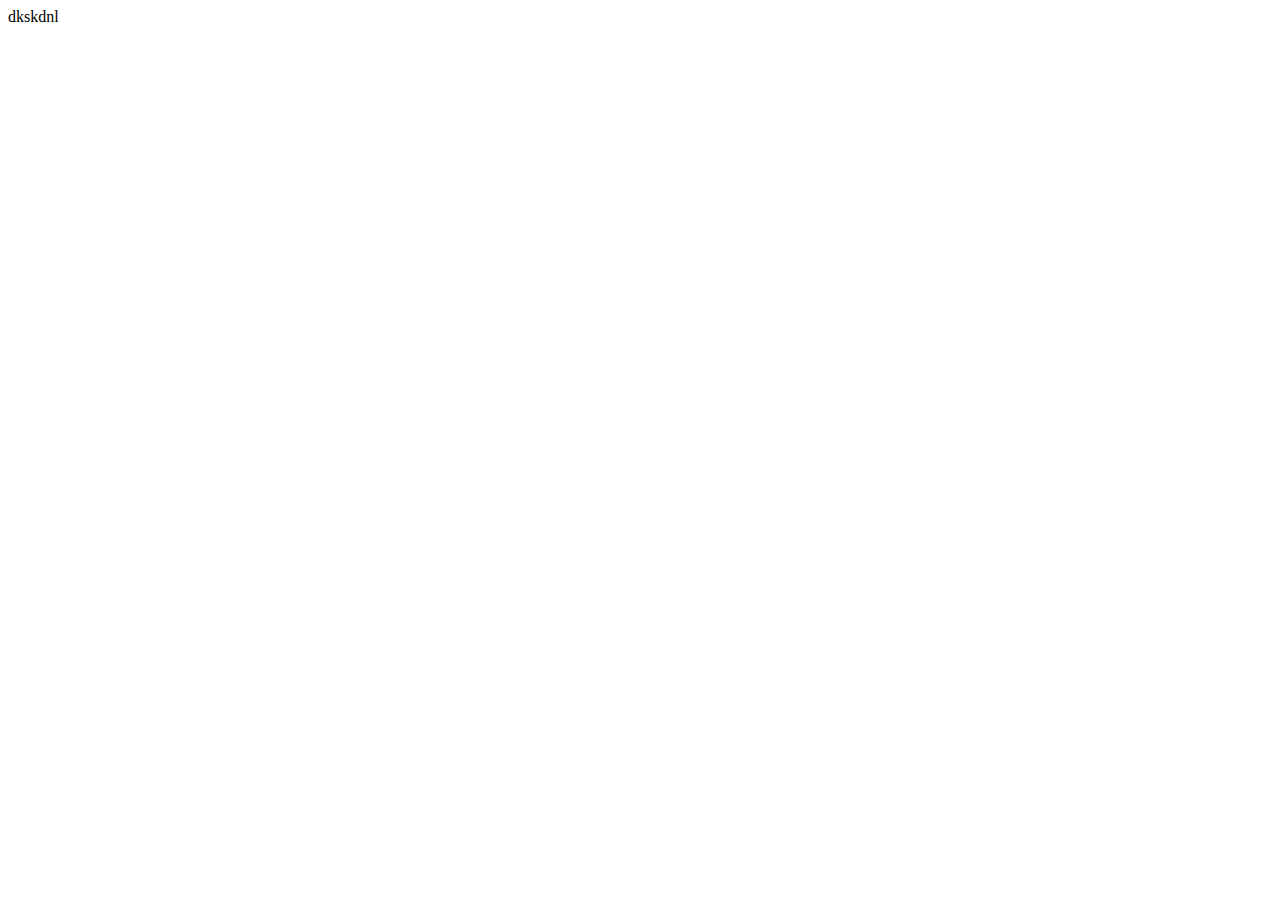
==== index.html @ 10ec7d9a "add" ====
<!DOCTYPE html>
<html lang="en">
<head>
    <meta charset="UTF-8">
    <meta name="viewport" content="width=device-width, initial-scale=1.0">
    <title>Document</title>
</head>
<body>
    dkskdnl
</body>
</html>
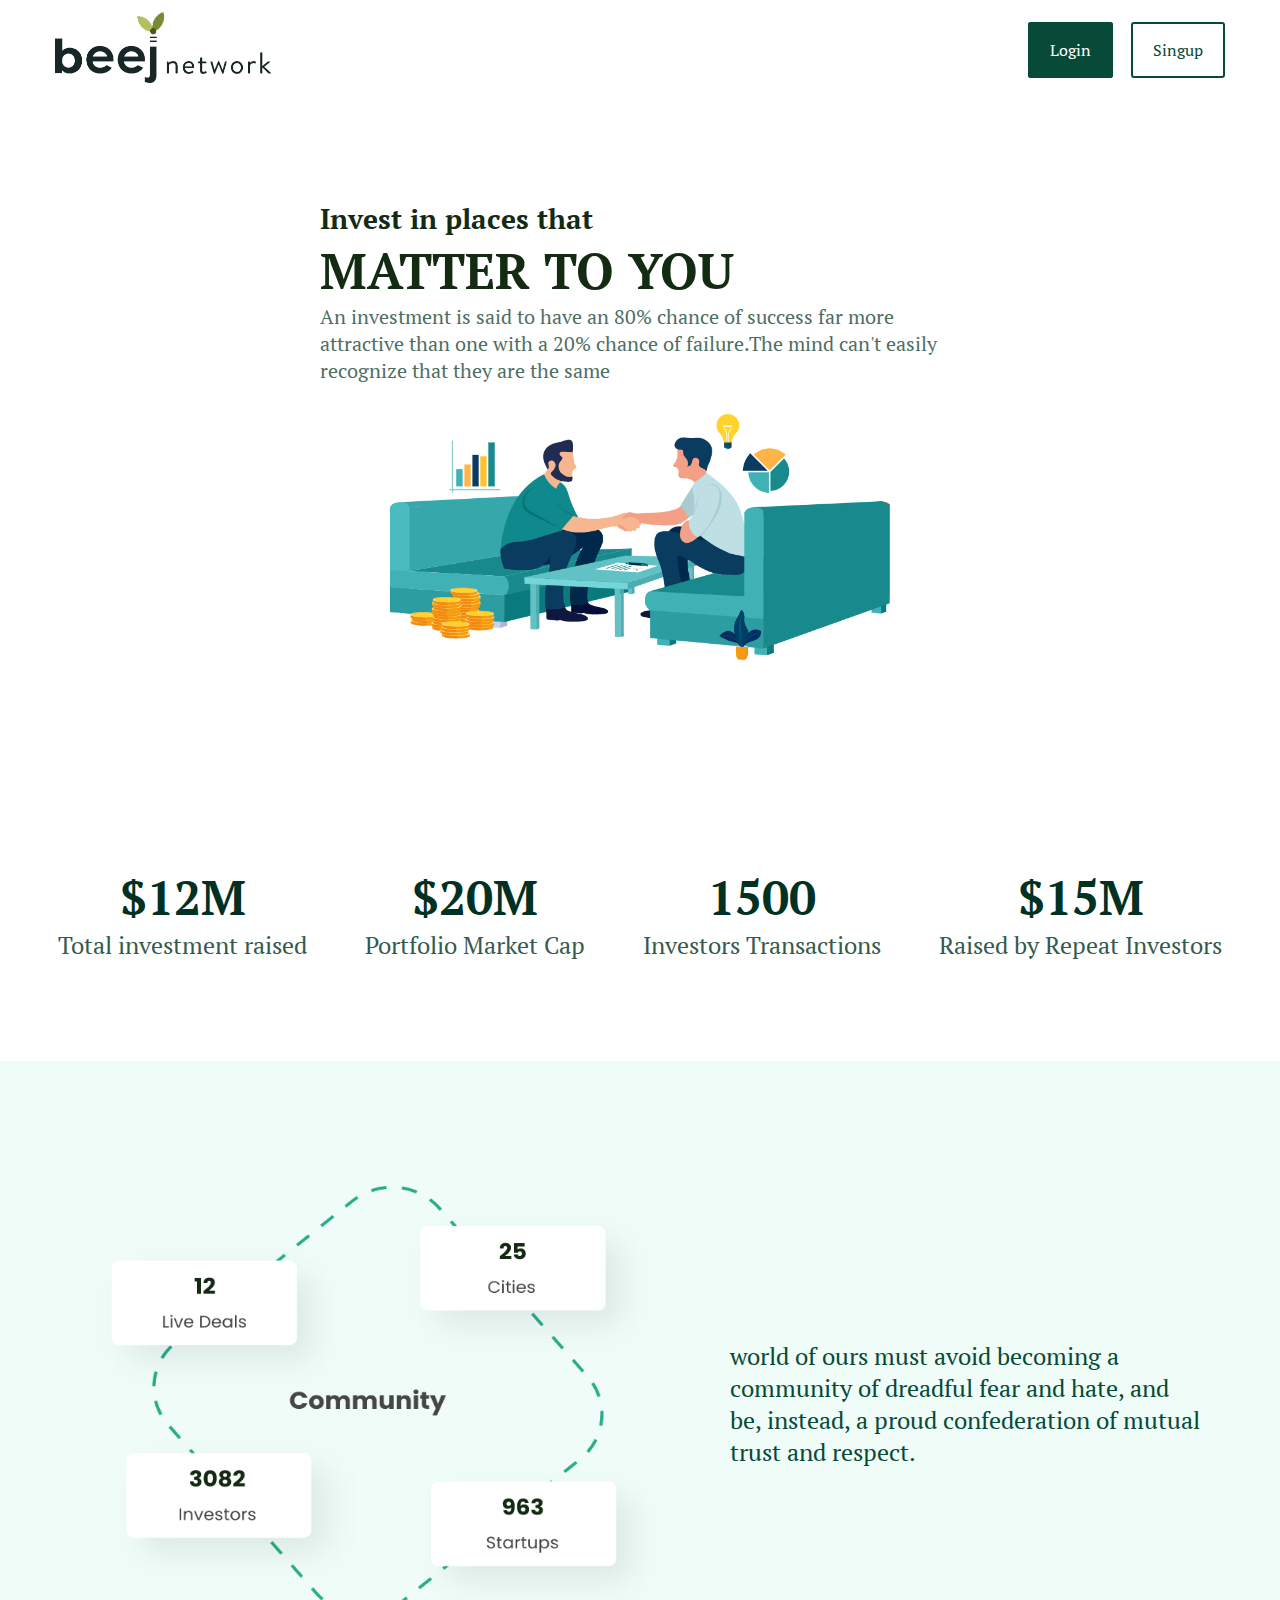
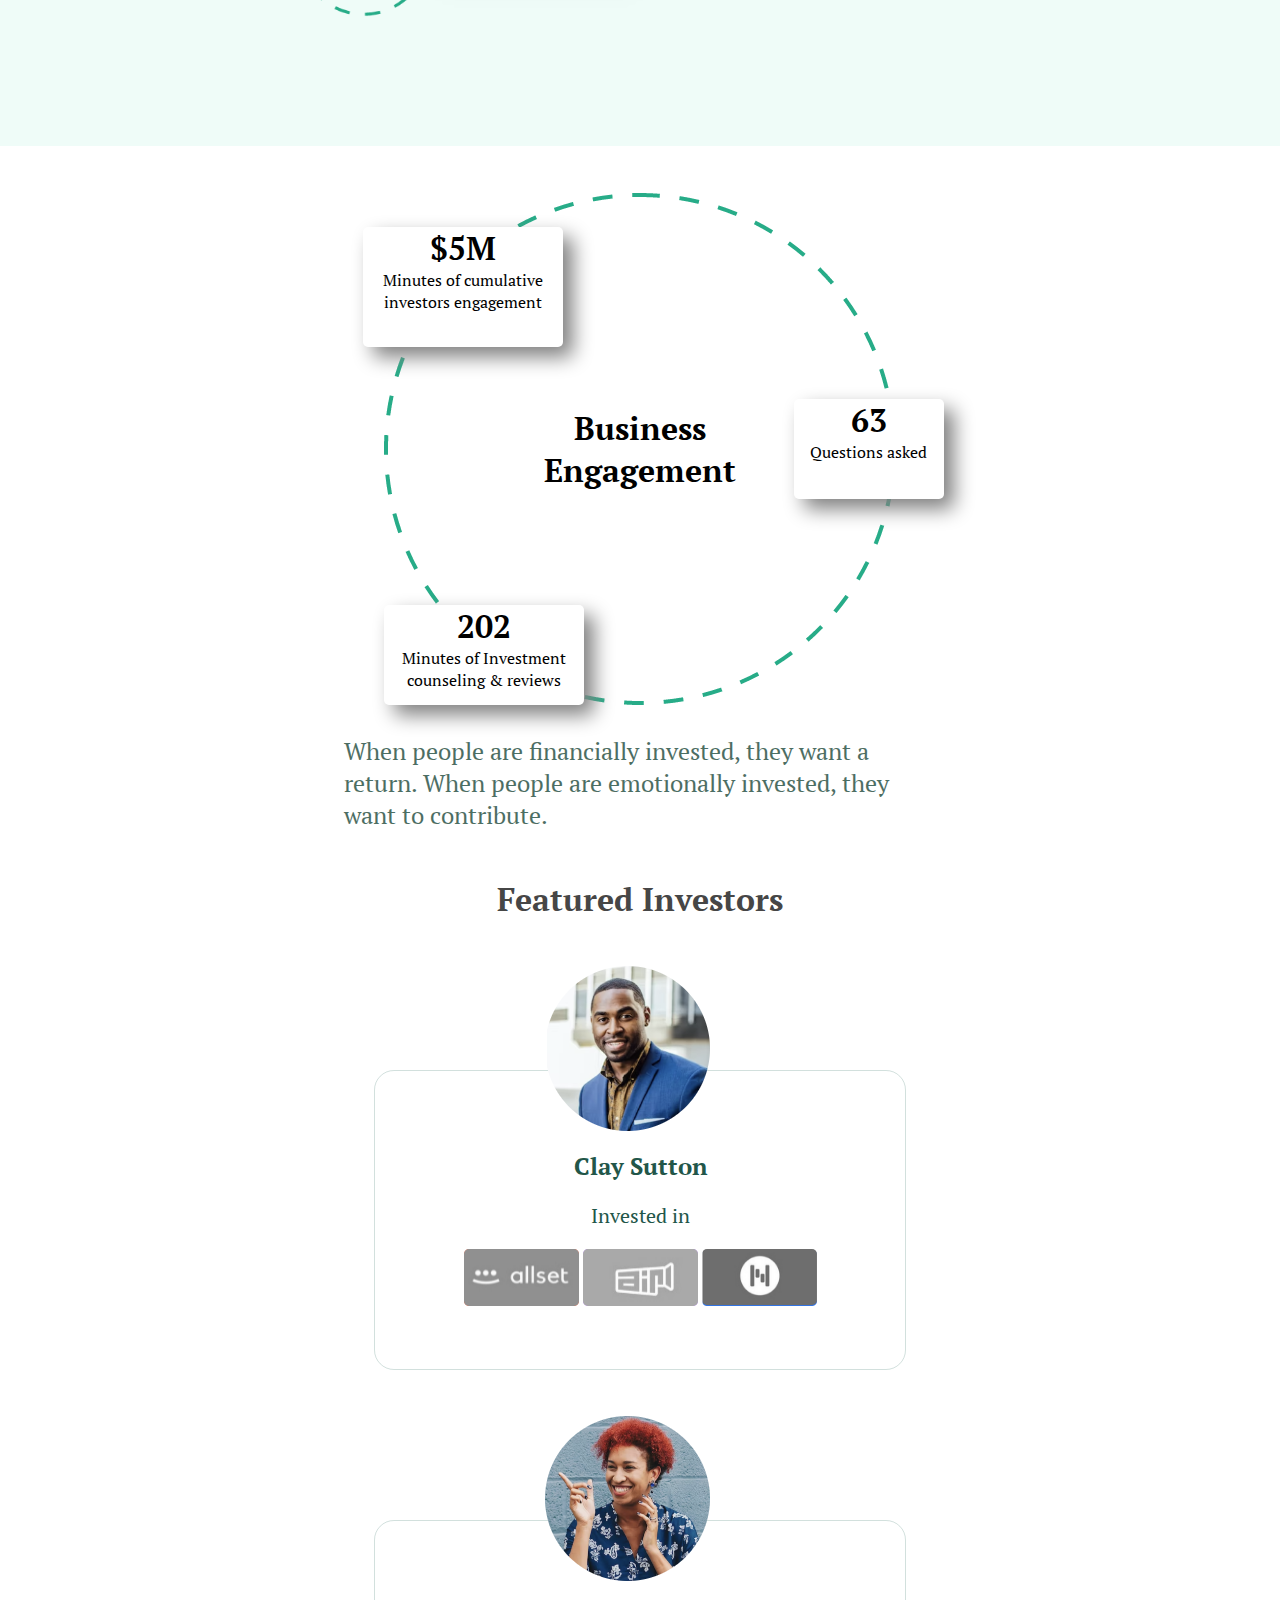
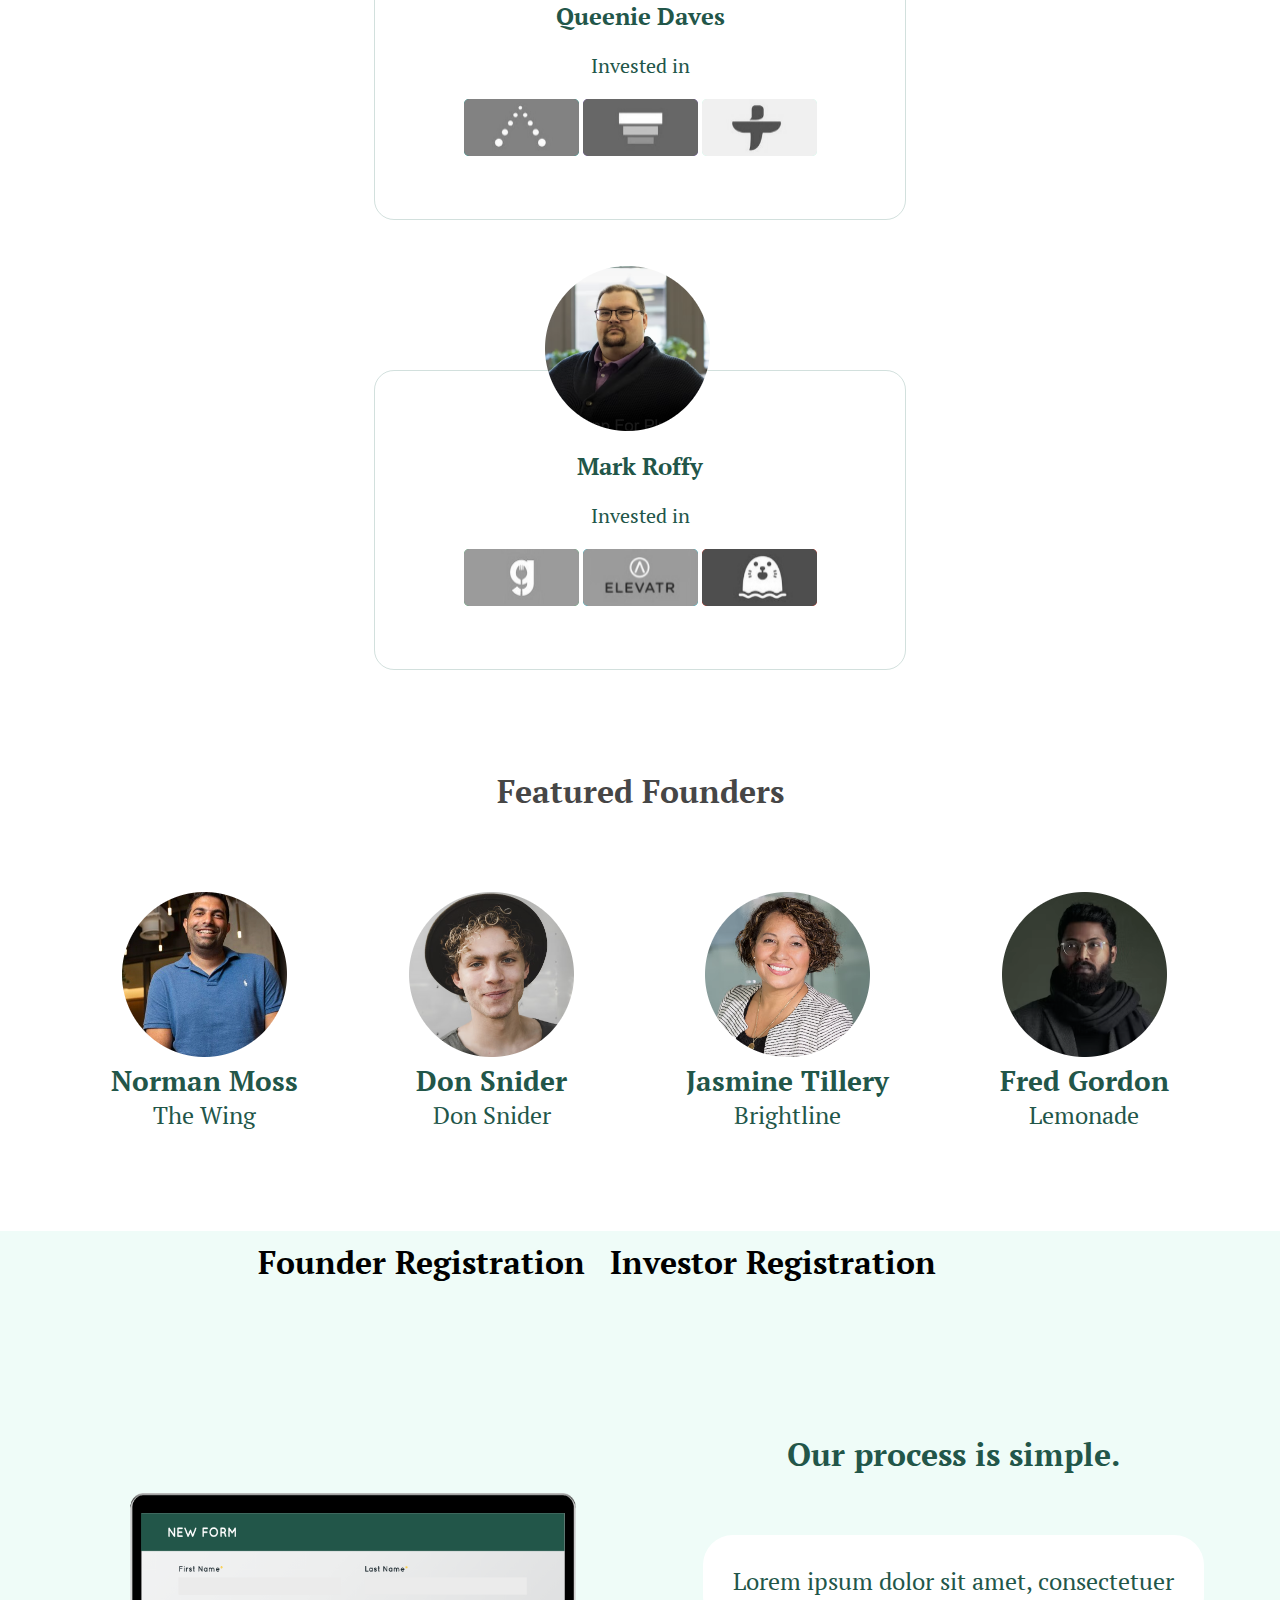
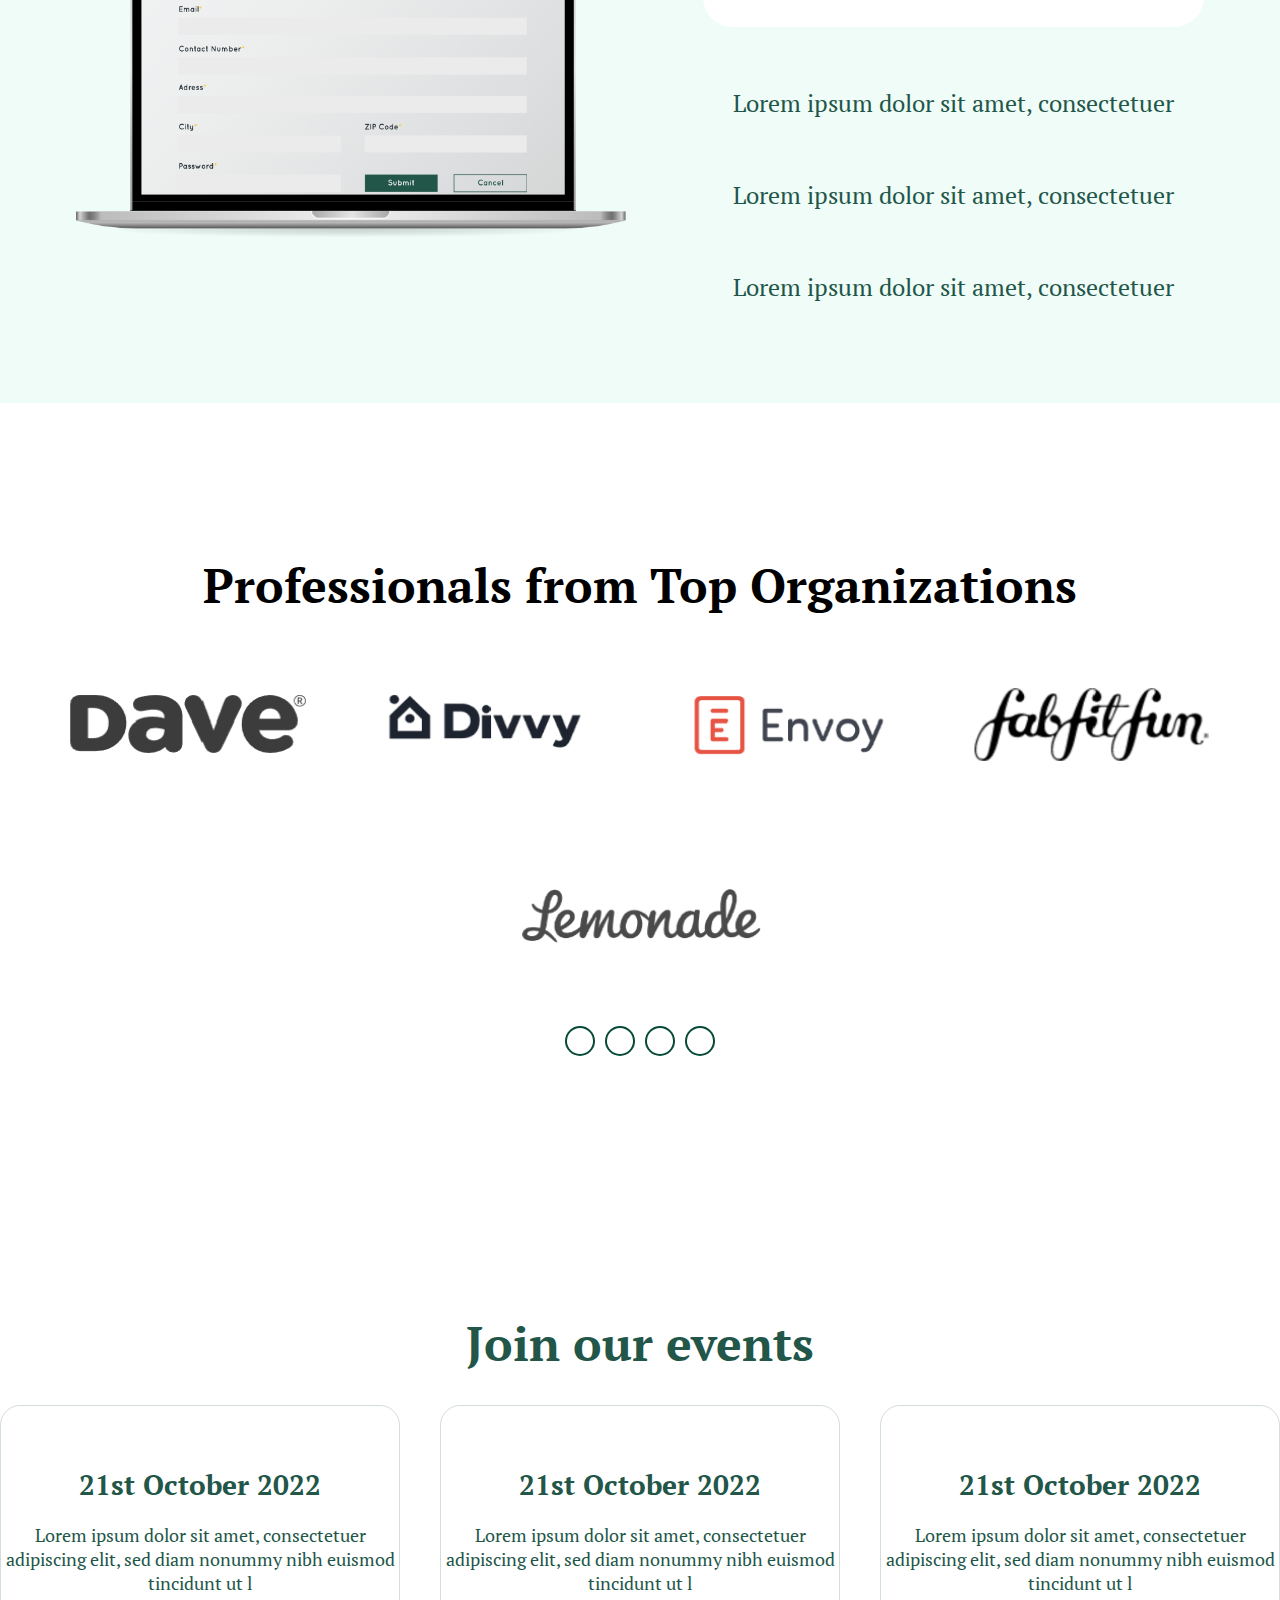
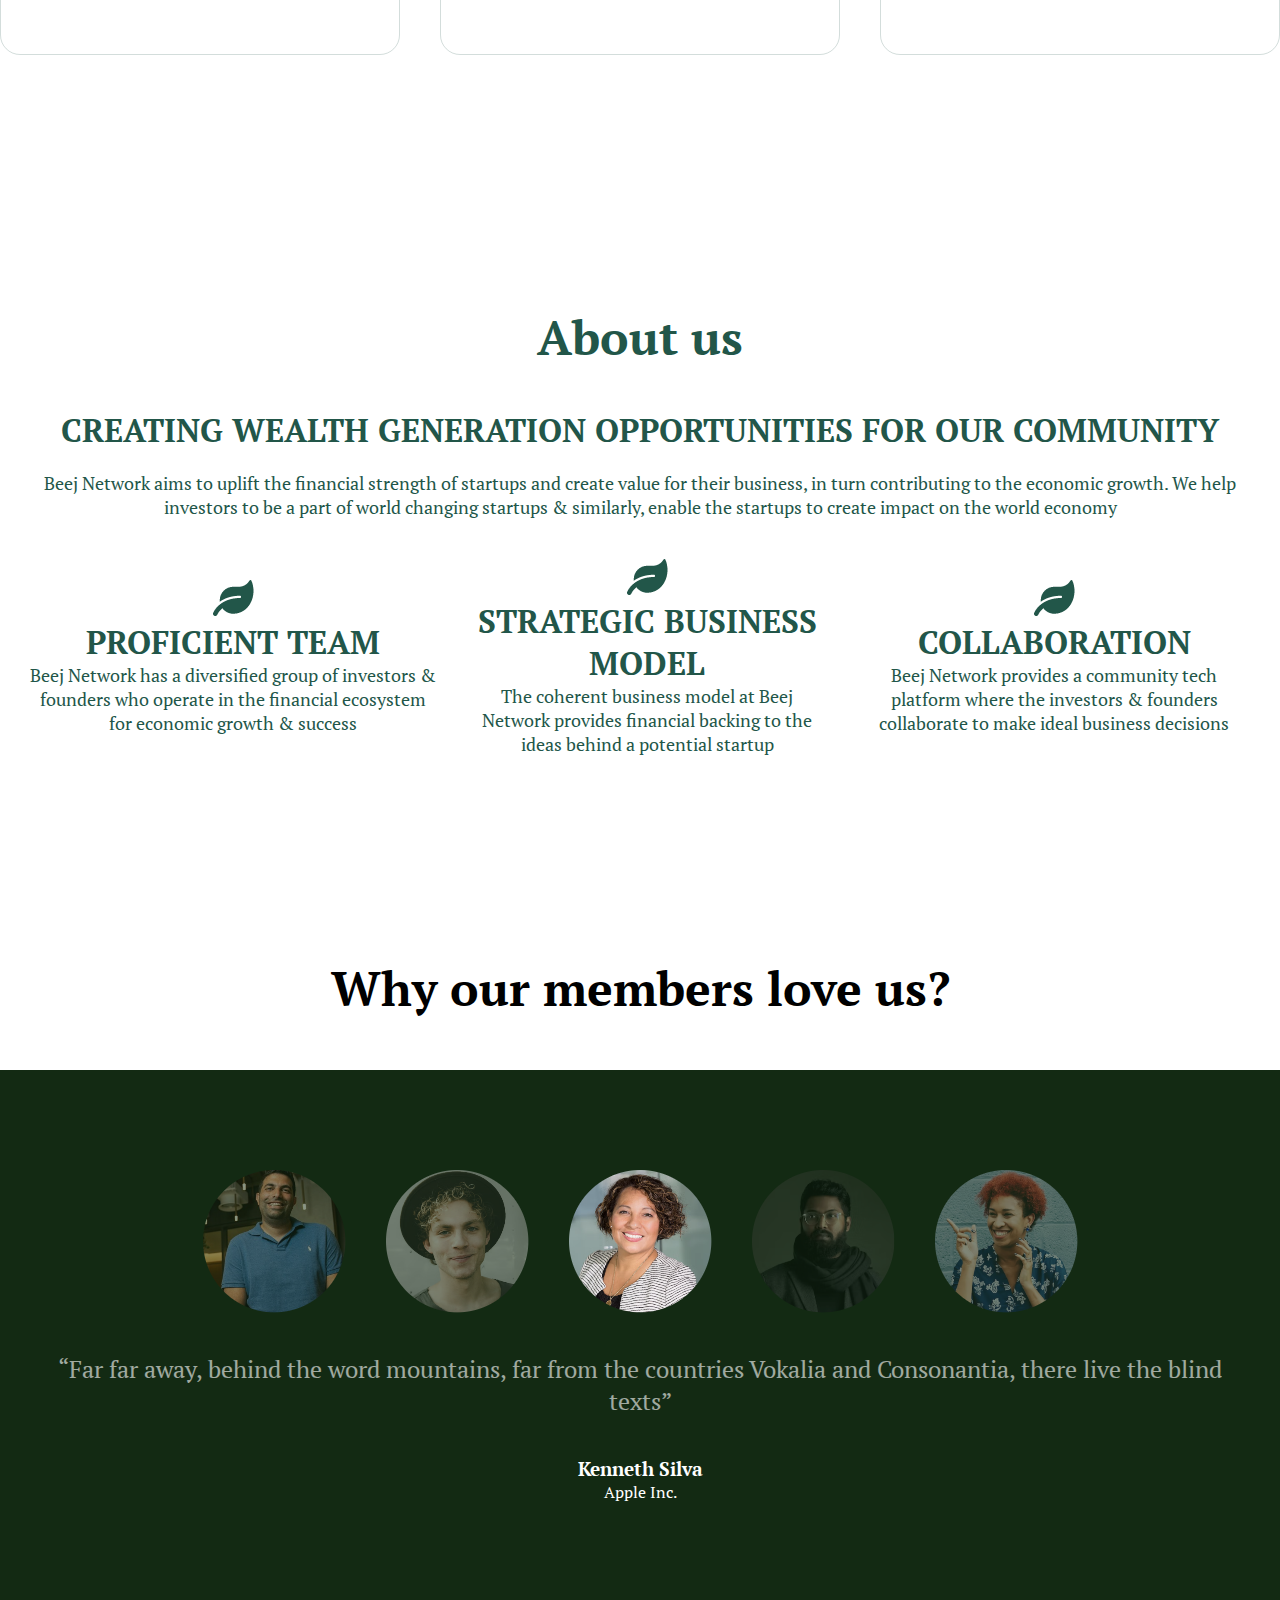
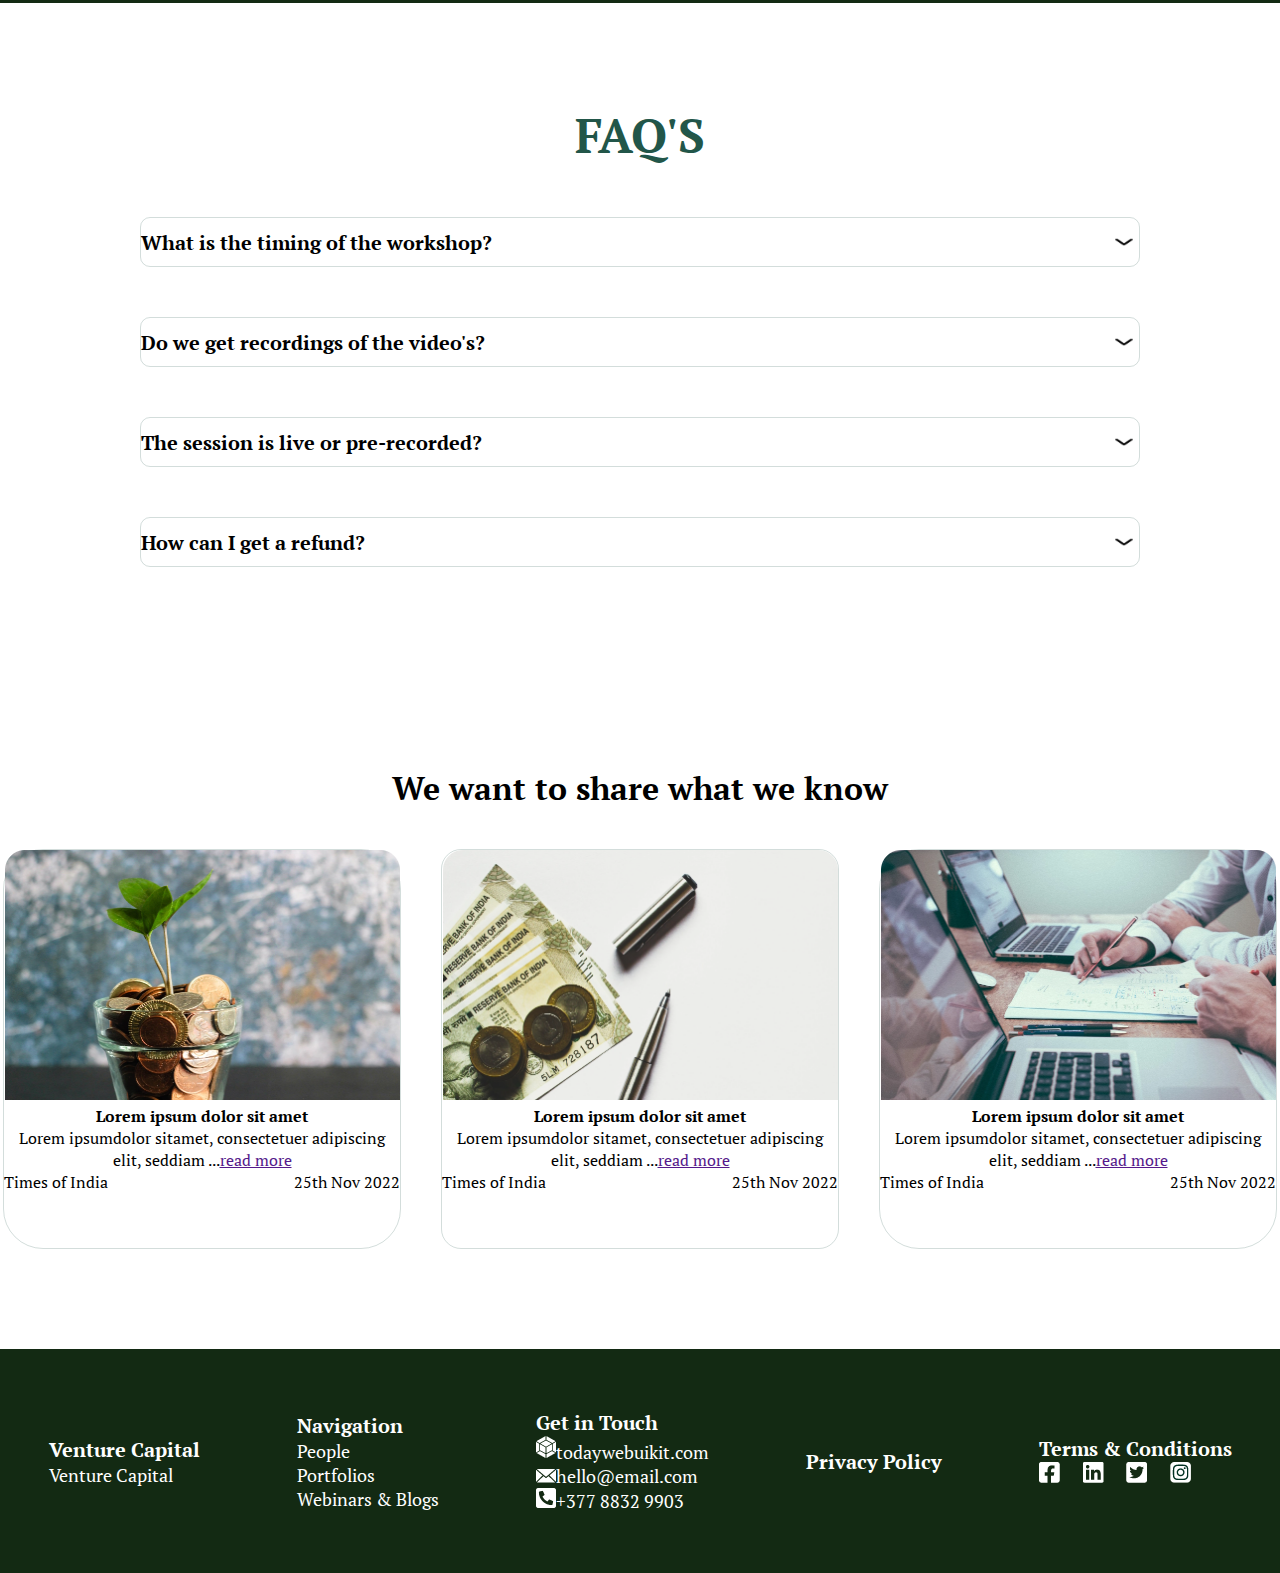
==== commit 563dea51: "adding" ====
--- a/index.html
+++ b/index.html
@@ -1,11 +1,399 @@
 <!DOCTYPE html>
 <html lang="en">
-<head>
-    <meta charset="UTF-8">
-    <meta name="viewport" content="width=device-width, initial-scale=1.0">
+  <head>
+    <meta charset="UTF-8" />
+    <meta name="viewport" content="width=device-width, initial-scale=1.0" />
     <title>Document</title>
-</head>
-<body>
-    dkskdnl
-</body>
-</html>+    <link rel="stylesheet" href="styles.css" />
+    <link rel="preconnect" href="https://fonts.googleapis.com" />
+    <link rel="preconnect" href="https://fonts.gstatic.com" crossorigin />
+    <link
+      href="https://fonts.googleapis.com/css2?family=PT+Serif&display=swap"
+      rel="stylesheet"
+    />
+  </head>
+  <body>
+    <!-- navbar -->
+    <div class="navbar">
+      <div class="logo">
+        <img
+          src="/images/MicrosoftTeams-image__27_-removebg-preview.png"
+          alt="logo"/>
+      </div>
+      <div class="bar">
+        <div class="login">
+          <a href="#">Login</a>
+        </div>
+        <div class="signup">
+          <a href="#">Singup</a>
+        </div>
+        </div>
+        <div class="burger">
+          <div class="line1"></div>
+          <div class="line2"></div>
+          <div class="line3"></div>
+        </div>
+    </div>
+    <!-- start of page -->
+    <div class="box">
+      <div class="box1">
+        <h3>Invest in places that</h3>
+        <h1>MATTER TO YOU</h1>
+        <p>
+          An investment is said to have an 80% chance of success far more
+          attractive than one with a 20% chance of failure.The mind can't easily
+          recognize that they are the same
+        </p>
+      </div>
+      <div class="box2">
+        <img src="/images/Group 16425.png" alt="group meet" />
+      </div>
+    </div>
+    <!-- numbers -->
+    <div class="numbers">
+      <div class="num1">
+        <h1>$12M</h1>
+        <p>Total investment raised</p>
+      </div>
+      <div class="num2">
+        <h1>$20M</h1>
+        <p>Portfolio Market Cap</p>
+      </div>
+      <div class="num3">
+        <h1>1500</h1>
+        <p>Investors Transactions</p>
+      </div>
+      <div class="num4">
+        <h1>$15M</h1>
+        <p>Raised by Repeat Investors</p>
+      </div>
+    </div>
+    <!-- community -->
+    <div class="community">
+      <div class="com1">
+        <img src="/images/Group 16908.png" alt="community" />
+      </div>
+      <div class="com2">
+        <p>
+          world of ours must avoid becoming a community of dreadful fear and
+          hate, and be, instead, a proud confederation of mutual trust and
+          respect.
+        </p>
+      </div>
+    </div>
+    <!-- business -->
+    <div class="business">
+      <div class="bus1">
+        <p>
+          When people are financially invested, they want a return. When people
+          are emotionally invested, they want to contribute.
+        </p>
+      </div>
+      <div class="bus2">
+        <!-- <img src="/images/Ellipse 34.png" alt="cricle"> -->
+        <h1 class="Engagement">Business<br />Engagement</h1>
+        <div class="bus3">
+          <h1 class="Engagement1">$5M</h1>
+          <p class="Engagement2">Minutes of cumulative investors engagement</p>
+        </div>
+        <div class="bus4">
+          <h1 class="Engagement1">202</h1>
+          <p class="Engagement2">Minutes of Investment counseling & reviews</p>
+        </div>
+        <div class="bus5">
+          <h1 class="Engagement1">63</h1>
+          <p class="Engagement2">Questions asked</p>
+        </div>
+      </div>
+    </div>
+    <!-- <h1>Featured Investors</h1> -->
+    <div class="heading1">
+      <h1>Featured Investors</h1>
+    </div>
+    <div class="investors">
+      <div class="inv1">
+        <div class="inv11">
+          <img src="/images/Mask Group 5.png" alt="mark" />
+        </div>
+        <h1 class="tag">Clay Sutton</h1>
+        <p class="tag1">Invested in</p>
+        <div class="box11">
+          <img src="/images/Component 324 – 1.png" alt="#" />
+          <img src="/images/Component 325 – 1.png" alt="#" />
+          <img src="images/Component 323 – 1.png" alt="#" />
+        </div>
+      </div>
+      <div class="inv2">
+        <div class="inv22">
+          <img src="/images/Mask Group 6.png" alt="" />
+        </div>
+        <h1 class="tag">Queenie Daves</h1>
+        <p class="tag1">Invested in</p>
+        <div class="box22">
+          <img src="/images/Component 326 – 1.png" alt="" />
+          <img src="/images/Component 327 – 1.png" alt="" />
+          <img src="/images/Component 328 – 1.png" alt="" />
+        </div>
+      </div>
+      <div class="inv3">
+        <div class="inv33">
+          <img src="/images/Mask Group 7.png" alt="" />
+        </div>
+        <h1 class="tag">Mark Roffy</h1>
+        <p class="tag1">Invested in</p>
+        <div class="box33">
+          <img src="/images/Component 329 – 1.png" alt="" />
+          <img src="/images/Component 331 – 1.png" alt="" />
+          <img src="/images/Component 332 – 1.png" alt="" />
+        </div>
+      </div>
+    </div>
+    <!-- Featured founders -->
+
+    <div class="heading2">
+      <h1>Featured Founders</h1>
+    </div>
+
+    <div class="founders">
+      <div class="found1">
+        <img class="found11" src="/images/Mask Group 11.png" alt="" />
+        <h1 class="tag2">Norman Moss</h1>
+        <p class="tag3">The Wing</p>
+      </div>
+      <div class="found2">
+        <img class="found11" src="/images/Mask Group 10.png" alt="" />
+        <h1 class="tag2">Don Snider</h1>
+        <p class="tag3">Don Snider</p>
+      </div>
+      <div class="found3">
+        <img class="found11" src="/images/Mask Group 9.png" alt="" />
+        <h1 class="tag2">Jasmine Tillery</h1>
+        <p class="tag3">Brightline</p>
+      </div>
+      <div class="found4">
+        <img class="found11" src="/images/Mask Group 8.png" alt="" />
+        <h1 class="tag2">Fred Gordon</h1>
+        <p class="tag3">Lemonade</p>
+      </div>
+    </div>
+    <!-- founders registration  -->
+    <div class="founderregistration">
+      <div class="heading3">
+        <h1>Founder Registration</h1>
+        <h1>Investor Registration</h1>
+      </div>
+      <div class="registration">
+        <div class="reg1">
+          <img src="/images/newlaptop.c0b64fb40e500ca07fe4.png" alt="" />
+        </div>
+        <div class="reg2">
+          <h1>Our process is simple.</h1>
+          <div class="reg22">
+            <p>Lorem ipsum dolor sit amet, consectetuer</p>
+          </div>
+          <p>Lorem ipsum dolor sit amet, consectetuer</p>
+          <p>Lorem ipsum dolor sit amet, consectetuer</p>
+          <p>Lorem ipsum dolor sit amet, consectetuer</p>
+        </div>
+      </div>
+    </div>
+    <!-- Professionals from Top Organizations -->
+    <div class="prof">
+      <h1>Professionals from Top Organizations</h1>
+      <div class="prof1">
+        <img src="/images/Mask Group 21.png" alt="" />
+        <img src="/images/Mask Group 22.png" alt="" />
+        <img src="/images/Mask Group 23.png" alt="" />
+        <img src="/images/Mask Group 24.png" alt="" />
+        <img src="/images/Mask Group 25.png" alt="" />
+      </div>
+      <div class="prof2">
+        <div class="prof22"></div>
+        <div class="prof22"></div>
+        <div class="prof22"></div>
+        <div class="prof22"></div>
+      </div>
+    </div>
+    <!-- Join our events -->
+    <div class="join">
+      <h1 class="tag4">Join our events</h1>
+      <div class="join1">
+        <div class="event1">
+          <h1 class="tag5">21st October 2022</h1>
+          <p class="tag6">
+            Lorem ipsum dolor sit amet, consectetuer adipiscing elit, sed diam
+            nonummy nibh euismod tincidunt ut l
+          </p>
+        </div>
+        <div class="event2">
+          <h1 class="tag5">21st October 2022</h1>
+          <p class="tag6">
+            Lorem ipsum dolor sit amet, consectetuer adipiscing elit, sed diam
+            nonummy nibh euismod tincidunt ut l
+          </p>
+        </div>
+        <div class="event3">
+          <h1 class="tag5">21st October 2022</h1>
+          <p class="tag6">
+            Lorem ipsum dolor sit amet, consectetuer adipiscing elit, sed diam
+            nonummy nibh euismod tincidunt ut l
+          </p>
+        </div>
+      </div>
+    </div>
+    <!-- About us -->
+    <div class="about">
+      <div class="us1">
+        <h1 class="tag7">About us</h1>
+      </div>
+      <div class="us2">
+        <h1 class="tag8">
+          CREATING WEALTH GENERATION OPPORTUNITIES FOR OUR COMMUNITY
+        </h1>
+        <p class="tag9">
+          Beej Network aims to uplift the financial strength of startups and
+          create value for their business, in turn contributing to the economic
+          growth. We help investors to be a part of world changing startups &
+          similarly, enable the startups to create impact on the world economy
+        </p>
+      </div>
+      <div class="us3">
+        <div class="us4">
+          <img class="tag10" src="/images/Icon awesome-leaf.png" alt="" />
+          <h1 class="tag8">PROFICIENT TEAM</h1>
+          <p class="tag9">
+            Beej Network has a diversified group of investors & founders who
+            operate in the financial ecosystem for economic growth & success
+          </p>
+        </div>
+        <div class="us5">
+          <img class="tag10" src="/images/Icon awesome-leaf.png" alt="" />
+          <h1 class="tag8">STRATEGIC BUSINESS MODEL</h1>
+          <p class="tag9">
+            The coherent business model at Beej Network provides financial
+            backing to the ideas behind a potential startup
+          </p>
+        </div>
+        <div class="us6">
+          <img class="tag10" src="/images/Icon awesome-leaf.png" alt="" />
+          <h1 class="tag8">COLLABORATION</h1>
+          <p class="tag9">
+            Beej Network provides a community tech platform where the investors
+            & founders collaborate to make ideal business decisions
+          </p>
+        </div>
+      </div>
+    </div>
+    <!-- Why our members love us? -->
+    <div class="heading4">
+      <h1>Why our members love us?</h1>
+    </div>
+    <div class="love">
+      <div class="love1">
+        <img class="love4" src="/images/Mask Group 40.png" alt="" />
+        <img class="love4" src="/images/Mask Group 41.png" alt="" />
+        <img class="love4" src="/images/Mask Group 42.png" alt="" />
+        <img class="love4" src="/images/Mask Group 43.png" alt="" />
+        <img class="love4" src="/images/Mask Group 44.png" alt="" />
+      </div>
+      <div class="love2">
+        <p>
+          “Far far away, behind the word mountains, far from the countries
+          Vokalia and Consonantia, there live the blind texts”
+        </p>
+      </div>
+      <div class="love3">
+        <h3>Kenneth Silva</h3>
+        <p>Apple Inc.</p>
+      </div>
+    </div>
+    <!-- FAQ'S -->
+    <div class="faq">
+      <h1>FAQ'S</h1>
+      <div class="faq1">
+        <h2 class="tag12">What is the timing of the workshop?</h2>
+        <img class="tag11" src="/images/down.png" alt="" />
+      </div>
+      <div class="faq2">
+        <h2 class="tag12">Do we get recordings of the video's?</h2>
+        <img class="tag11" src="/images/down.png" alt="" />
+      </div>
+      <div class="faq3">
+        <h2 class="tag12">The session is live or pre-recorded?</h2>
+        <img class="tag11" src="/images/down.png" alt="" />
+      </div>
+      <div class="faq4">
+        <h2 class="tag12">How can I get a refund?</h2>
+        <img class="tag11" src="/images/down.png" alt="" />
+      </div>
+    </div>
+    <!-- We want to share what we know -->
+    <div class="share">
+      <h1>We want to share what we know</h1>
+      <div class="share1">
+        <div class="share2">
+          <img class="tag13" src="/images/Mask Group 66.png" alt="" />
+          <h4>Lorem ipsum dolor sit amet</h4>
+          <p>
+            Lorem ipsumdolor sitamet, consectetuer adipiscing elit, seddiam
+            ...<a href="">read more</a>
+          </p>
+          <div class="share5">
+            <p>Times of India</p>
+            <p>25th Nov 2022</p>
+          </div>
+        </div>
+        <div class="share3">
+          <img class="tag13" src="/images/Mask Group 65.png" alt="" />
+          <h4>Lorem ipsum dolor sit amet</h4>
+          <p>
+            Lorem ipsumdolor sitamet, consectetuer adipiscing elit, seddiam
+            ...<a href="">read more</a>
+          </p>
+          <div class="share5">
+            <p>Times of India</p>
+            <p>25th Nov 2022</p>
+          </div>
+        </div>
+        <div class="share4">
+          <img class="tag13" src="/images/Mask Group 64.png" alt="" />
+          <h4>Lorem ipsum dolor sit amet</h4>
+          <p>
+            Lorem ipsumdolor sitamet, consectetuer adipiscing elit, seddiam
+            ...<a href="">read more</a>
+          </p>
+          <div class="share5">
+            <p>Times of India</p>
+            <p>25th Nov 2022</p>
+          </div>
+        </div>
+      </div>
+    </div>
+     <!-- footer -->
+     <div class="footer">
+      <div class="footer1">
+        <h4>Venture Capital</h4>
+        <p>Venture Capital</p>
+      </div>
+      <div class="footer2">
+        <h4>Navigation</h4>
+        <p>People</p>
+        <p>Portfolios</p>
+        <p>Webinars & Blogs</p>
+      </div>
+      <div class="footer3">
+        <h4>Get in Touch</h4>
+        <p><img src="/images/Icon simple-webpack.png" alt="#">todaywebuikit.com</p>
+        <p><img src="/images/Icon zocial-email.png" alt="#">hello@email.com</p>
+        <p><img src="/images/Icon awesome-phone-square-alt.png" alt="">+377 8832 9903</p>
+      </div>
+      <div class="footer4">
+        <h4>Privacy Policy</h4>
+      </div>
+      <div class="footer5">
+        <h4>Terms & Conditions</h4>
+        <img src="/images/Group 31.png" alt="#">
+      </div>
+     </div>
+  </body>
+</html>
--- a/styles.css
+++ b/styles.css
@@ -0,0 +1,1403 @@
+* {
+  margin: 0;
+  padding: 0;
+  box-sizing: border-box;
+  /* border: 1px solid red; */
+}
+
+body {
+  font-family: "PT Serif", serif;
+}
+
+/* font-family: 'PT Serif', serif; */
+.navbar {
+  width: 100%;
+  height: 100px;
+  display: flex;
+  justify-content: space-between;
+  align-items: center;
+  padding: 0px 55px;
+}
+
+.navbar .logo img {
+  width: 216px;
+}
+
+.navbar .bar {
+  display: flex;
+  justify-content: space-between;
+  align-items: center;
+  gap: 18px;
+}
+
+.navbar .login a {
+  text-decoration: none;
+  border: 2px solid #064a37;
+  background-color: #064a37;
+  color: white;
+  padding: 15px 20px;
+  border-radius: 3px;
+}
+.navbar .burger{
+  display: none;
+}
+
+.navbar .signup a {
+  text-decoration: none;
+  border: 2px solid #064a37;
+  color: #064a37;
+  padding: 15px 20px;
+  border-radius: 3px;
+}
+
+.navbar .signup a:hover {
+  background-color: #003122;
+  color: aliceblue;
+}
+@media(max-width:700px){
+  .navbar {
+    padding: 0px 30px;
+  }
+  .navbar .logo img {
+      width: 180px;
+    }
+    .navbar .bar {
+  display: none;
+    }
+    .navbar .burger{
+      display: block;
+    }
+    .navbar .burger div{
+     background-color: #064a37;
+     width: 30px;
+     height: 3px;
+     margin: 3px;
+
+    }
+}
+@media(max-width:420px){
+  .navbar .logo img {
+      width: 140px;
+    }
+}
+/* start */
+.box{
+  width: 100%;
+  display: flex;
+  justify-content: space-evenly;
+  align-items: center;
+  padding: 100px 50px;
+}
+.box1{
+  width: 50%;
+}
+.box1 h3{
+font-size: 48px;
+color: #132A13;
+}
+.box1 h1{
+  font-size: 72px;
+  color: #132A13;
+}
+.box1 p{
+ font-size: 24px;
+ color: #003122;
+ opacity: 70%;
+}
+.box2 img{
+  width: 829px;
+}
+@media(max-width:1670px){
+  .box1 h3{
+      font-size: 35px;
+      }
+      .box1 h1{
+          font-size: 65px;
+      }
+      .box1 p{
+         font-size: 22px;
+      }
+      .box2 img{
+          width: 700px;
+      }
+}
+@media(max-width:1400px){
+  .box1 h3{
+      font-size: 28px;
+      }
+      .box1 h1{
+          font-size: 50px;
+      }
+      .box1 p{
+         font-size: 20px;
+      }
+      .box2 img{
+          width: 500px;
+      }
+}
+@media(max-width:1400px){
+   .box{
+      flex-direction: column;
+      align-items: center;
+      justify-content: center;
+      gap: 30px;
+      padding: 100px 0px;
+   }
+}
+@media(max-width:880px){
+  .box1 h3{
+      font-size: 35px;
+      }
+      .box1 h1{
+          font-size: 45px;
+      }
+      .box1 p{
+         font-size: 22px;
+      }
+      .box2 img{
+          width: 500px;
+      }
+}
+ @media(max-width:720px){
+  .box1 h3{
+      font-size: 28px;
+      }
+      .box1 h1{
+          font-size: 38px;
+      }
+      .box1 p{
+         font-size: 18px;
+      }
+      .box2 img{
+          width: 400px;
+      }
+}
+@media(max-width:620px){
+  .box1 h3{
+      font-size: 21px;
+      }
+      .box1 h1{
+          font-size: 29px;
+      }
+      .box1 p{
+         font-size: 18px;
+      }
+      .box2 img{
+          width: 350px;
+      }
+}
+@media(max-width:470px){
+  .box1 h3{
+      font-size: 15px;
+      }
+      .box1 h1{
+          font-size: 21px;
+      }
+      .box1 p{
+         font-size: 18px;
+      }
+      .box2 img{
+          width: 280px;
+      } 
+}
+/* numbers */
+
+.numbers {
+  width: 100%;
+  display: flex;
+  justify-content: space-evenly;
+  align-items: center;
+  text-align: center;
+  padding: 100px 0px;
+}
+
+.numbers h1 {
+  color: #003122;
+  font-size: 48px;
+}
+
+.numbers p {
+  color: #003122;
+  opacity: 80%;
+  font-size: 24px;
+}
+
+@media (max-width: 1030px) {
+  .numbers {
+    width: 100%;
+    display: flex;
+    flex-wrap: wrap;
+    justify-content: center;
+    align-items: center;
+    gap: 20px;
+  }
+}
+
+@media (max-width: 800px) {
+  .numbers h1 {
+    font-size: 28px;
+  }
+
+  .numbers p {
+    font-size: 18px;
+  }
+}
+
+/* cummunity */
+
+.community {
+  width: 100%;
+  display: flex;
+  justify-content: space-around;
+  align-items: center;
+  gap: 50px;
+  background: #effcf8;
+  padding: 100px 80px;
+}
+
+.com1 img {
+  width: 600px;
+  height: 480px;
+}
+.com2 p {
+  color: #064a37;
+  font-size: 24px;
+  /* width: 50%; */
+}
+
+@media (max-width: 820px) {
+  .community {
+    display: flex;
+    flex-direction: column;
+    gap: 30px;
+    padding: 100px 0px;
+  }
+
+  .com1 img {
+    width: 500px;
+    height: 380px;
+  }
+}
+
+@media (max-width: 510px) {
+  .com1 img {
+    width: 320px;
+    height: 200px;
+  }
+  .com2 p{
+   font-size: 18px;
+   text-align: center;
+  }
+}
+
+/* .business */
+
+.business {
+  display: flex;
+  justify-content: space-evenly;
+  align-items: center;
+  padding: 47px;
+}
+.bus1 {
+  width: 50%;
+}
+
+.bus1 p {
+  color: #003122;
+  opacity: 70%;
+  font-size: 24px;
+}
+
+.bus2 {
+  background-image: url(/images/Ellipse\ 34.png);
+  background-repeat: no-repeat;
+  background-position: center;
+  /* background-size: contain; */
+  display: flex;
+  align-items: center;
+  justify-content: center;
+  width: 512px;
+  height: 512px;
+  position: relative;
+}
+
+.Engagement {
+  text-align: center;
+}
+
+.bus3 {
+  display: flex;
+  flex-direction: column;
+  width: 200px;
+  height: 120px;
+  background-color: white;
+  position: absolute;
+  bottom: 70%;
+  right: 65%;
+  text-align: center;
+  box-shadow: 10px 10px 20px grey;
+  border-radius: 5px;
+}
+
+.bus4 {
+  width: 200px;
+  height: 100px;
+  background-color: white;
+  text-align: center;
+  position: absolute;
+  bottom: 0%;
+  left: 0%;
+  box-shadow: 10px 10px 20px grey;
+  border-radius: 5px;
+}
+
+.bus5 {
+  width: 150px;
+  height: 100px;
+  position: absolute;
+  left: 80%;
+  background-color: white;
+  text-align: center;
+  box-shadow: 10px 10px 20px grey;
+  border-radius: 5px;
+}
+
+@media (max-width: 1625px) {
+  .business {
+    display: flex;
+    flex-direction: column-reverse;
+    gap: 30px;
+  }
+  .bus1 {
+    width: 50%;
+  }
+}
+
+@media (max-width: 800px) {
+  .bus2 {
+    background-image: url(/images/Ellipse\ 34.png);
+    background-size: contain;
+    background-position: center;
+  }
+
+  .bus3 {
+    width: 150px;
+    height: 150px;
+  }
+
+  .bus4 {
+    width: 150px;
+    height: 150px;
+  }
+
+  .bus5 {
+    width: 150px;
+    height: 80px;
+  }
+}
+
+@media (max-width: 650px) {
+  .bus2 {
+    width: 100%;
+    background-image: url(/images/Ellipse\ 34.png);
+    background-size: 300px;
+    background-repeat: no-repeat;
+    background-position: center;
+  }
+  .bus1 p {
+    font-size: 18px;
+  }
+
+  .bus3 {
+    width: 100px;
+    height: 100px;
+    left: 20%;
+    top: 18%;
+  }
+
+  .bus4 {
+    width: 100px;
+    height: 100px;
+    left: 30%;
+    bottom: 15%;
+  }
+
+  .bus5 {
+    width: 80px;
+    height: 80px;
+    left: 70%;
+  }
+
+  .Engagement {
+    font-size: 18px;
+  }
+
+  .Engagement1 {
+    font-size: 18px;
+  }
+
+  .Engagement2 {
+    font-size: 12px;
+  }
+}
+@media (max-width: 500px) {
+  .bus2 {
+    width: 100%;
+    background-image: url(/images/Ellipse\ 34.png);
+    background-size: 260px;
+    background-repeat: no-repeat;
+    background-position: center;
+    padding: 0px;
+  }
+
+  .bus3 {
+    width: 100px;
+    height: 100px;
+    left: 20%;
+    top: 18%;
+  }
+
+  .bus4 {
+    width: 100px;
+    height: 100px;
+    left: 30%;
+    bottom: 15%;
+  }
+
+  .bus5 {
+    width: 80px;
+    height: 80px;
+    left: 80%;
+  }
+}
+
+
+/* Featured Investors  */
+.heading1 {
+  text-align: center;
+  color: #464646;
+  padding: 0px 0px 150px 0px;
+}
+
+.investors {
+  width: 100%;
+  /* padding: 200px; */
+  display: flex;
+  align-items: center;
+  justify-content: space-around;
+  position: relative;
+  gap: 40px;
+}
+
+.inv1 {
+  width: 532px;
+  height: 300px;
+  border: 1px solid #1f635733;
+  border-radius: 20px;
+  text-align: center;
+  position: relative;
+  display: flex;
+  flex-direction: column;
+  justify-content: center;
+  align-items: center;
+  gap: 20px;
+}
+
+.tag {
+  color: #225649;
+  font-size: 24px;
+}
+
+.tag1 {
+  color: #225649;
+  font-size: 20px;
+}
+
+.inv11 img {
+  width: 165px;
+  height: 165px;
+  position: absolute;
+  left: 32%;
+  bottom: 80%;
+}
+
+.box11 img {
+  width: 115px;
+  height: 57px;
+}
+
+.inv2 {
+  width: 532px;
+  height: 300px;
+  border: 1px solid #1f635733;
+  border-radius: 20px;
+  text-align: center;
+  display: flex;
+  flex-direction: column;
+  justify-content: center;
+  align-items: center;
+  gap: 20px;
+  position: relative;
+}
+
+.inv22 img {
+  width: 165px;
+  height: 165px;
+  position: absolute;
+  left: 32%;
+  bottom: 80%;
+}
+
+.box22 img {
+  width: 115px;
+  height: 57px;
+}
+
+.inv3 {
+  width: 532px;
+  height: 300px;
+  border: 1px solid #1f635733;
+  border-radius: 20px;
+  text-align: center;
+  display: flex;
+  flex-direction: column;
+  justify-content: center;
+  align-items: center;
+  gap: 20px;
+  position: relative;
+}
+
+.inv33 img {
+  width: 165px;
+  position: absolute;
+  left: 32%;
+  bottom: 80%;
+}
+
+.box33 img {
+  width: 115px;
+  height: 57px;
+}
+
+@media (max-width: 1600px) {
+  .investors {
+    width: 100%;
+    display: flex;
+    flex-direction: column;
+    justify-content: space-between;
+    gap: 150px;
+  }
+}
+
+@media (max-width: 700px) {
+  .inv1 {
+    width: 350px;
+    height: 250px;
+  }
+
+  .inv2 {
+    width: 350px;
+    height: 250px;
+  }
+
+  .inv3 {
+    width: 350px;
+    height: 250px;
+  }
+
+  .inv11 img {
+    width: 120px;
+    height: 120px;
+  }
+
+  .inv22 img {
+    width: 100px;
+    height: 100px;
+  }
+
+  .inv33 img {
+    width: 100px;
+    height: 100px;
+  }
+
+  .box11 img {
+    width: 100px;
+    height: 50px;
+  }
+
+  .box22 img {
+    width: 100px;
+    height: 50px;
+  }
+
+  .box33 img {
+    width: 100px;
+    height: 50px;
+  }
+}
+
+@media (max-width: 430px) {
+  .investors {
+    width: 100%;
+  }
+
+  .inv1 {
+    width: 300px;
+    height: 220px;
+  }
+
+  .inv2 {
+    width: 300px;
+    height: 220px;
+  }
+
+  .inv3 {
+    width: 300px;
+    height: 220px;
+  }
+
+  .inv11 img {
+    width: 90px;
+    height: 90px;
+  }
+
+  .inv22 img {
+    width: 90px;
+    height: 90px;
+  }
+
+  .inv33 img {
+    width: 90px;
+    height: 90px;
+  }
+
+  .box11 img {
+    width: 80px;
+    height: 40px;
+  }
+
+  .box22 img {
+    width: 80px;
+    height: 40px;
+  }
+
+  .box33 img {
+    width: 80px;
+    height: 40px;
+  }
+}
+
+/* Featured founders */
+.heading2 h1 {
+  text-align: center;
+  color: #464646;
+  padding: 100px 0px 80px 0px;
+}
+
+.founders {
+  width: 100%;
+  display: flex;
+  justify-content: space-evenly;
+  align-items: center;
+  text-align: center;
+  padding: 0px 0px 100px 0px;
+}
+
+.tag2 {
+  color: #225649;
+  font-size: 28px;
+}
+
+.tag3 {
+  color: #225649;
+  font-size: 24px;
+}
+
+.found11 {
+  width: 165px;
+  height: 165px;
+}
+
+@media (max-width: 880px) {
+  .founders {
+    display: flex;
+    flex-wrap: wrap;
+    justify-content: center;
+    align-items: center;
+    gap: 100px;
+  }
+
+  .heading2 h1 {
+    font-size: 28px;
+  }
+}
+
+/* founders registration */
+.founderregistration {
+  background-color: #effcf8;
+}
+
+.heading3 {
+  display: flex;
+  justify-content: start;
+  align-items: center;
+  gap: 25px;
+  padding: 10px 0px 50px 258px;
+}
+
+.registration {
+  width: 100%;
+  display: flex;
+  align-items: center;
+  justify-content: space-evenly;
+  padding: 0px 50px;
+  gap: 30px;
+}
+
+.reg1 img {
+  width: 880px;
+  height: 536px;
+}
+
+.reg2 {
+  display: flex;
+  flex-direction: column;
+  justify-content: center;
+  gap: 60px;
+  text-align: center;
+}
+
+.reg2 h1 {
+  font-size: 32px;
+  color: #225649;
+}
+
+.reg2 p {
+  font-size: 28px;
+  color: #225649;
+}
+
+.reg22 {
+  background-color: white;
+  padding: 30px;
+  border-radius: 30px;
+}
+@media(max-width:1550px){
+  .registration {
+  padding: 100px 30px;
+}
+.reg1 img {
+  width: 550px;
+  height: 345px;
+}
+.reg2 p {
+  font-size: 24px;
+  color: #225649;
+}
+}
+@media(max-width:1440px){
+  .registration {
+  padding: 100px 30px;
+}
+.reg1 img {
+  width: 550px;
+  height: 345px;
+}
+.reg2 p {
+  font-size: 24px;
+  color: #225649;
+}
+}
+
+@media (max-width: 1200px) {
+  .registration {
+    width: 100%;
+    display: flex;
+    flex-direction: column;
+  }
+
+  .reg1 img {
+    width: 600px;
+    height: 345px;
+  }
+  .heading3 {
+    padding: 30px;
+  }
+  .heading3 h1 {
+    font-size: 20px;
+    display: flex;
+    flex-wrap: wrap;
+    text-align: center;
+  }
+}
+
+@media (max-width: 600px) {
+  .reg1 img {
+    width: 400px;
+    height: 245px;
+  }
+
+  .reg2 h1 {
+    font-size: 22px;
+    color: #225649;
+  }
+
+  .reg2 p {
+    font-size: 20px;
+    color: #225649;
+  }
+}
+
+@media (max-width: 400px) {
+  .reg1 img {
+    width: 300px;
+    height: 200px;
+  }
+
+  .heading3 h1 {
+    font-size: 18px;
+  }
+}
+/* Professionals from Top Organizations */
+.prof {
+  width: 100%;
+  display: flex;
+  flex-direction: column;
+  justify-content: center;
+  align-items: center;
+  gap: 30px;
+  padding: 150px 50px;
+}
+.prof1 {
+  display: flex;
+  justify-content: center;
+  align-items: center;
+  gap: 44px;
+}
+.prof h1 {
+  font-size: 48px;
+}
+.prof1 img {
+  width: 258px;
+  height: 150px;
+}
+.prof2 {
+  display: flex;
+  justify-content: center;
+  align-items: center;
+}
+.prof22 {
+  width: 30px;
+  height: 30px;
+  border: 2px solid #064a37;
+  border-radius: 50%;
+  margin: 5px;
+}
+@media (max-width: 1480px) {
+  .prof1 {
+    display: flex;
+    flex-wrap: wrap;
+    justify-content: center;
+    align-items: center;
+    gap: 44px;
+    text-align: center;
+  }
+}
+@media (max-width: 851px) {
+  .prof1 img {
+    width: 188px;
+    height: 90px;
+  }
+  .prof h1 {
+    font-size: 38px;
+  }
+  .prof22 {
+    width: 10px;
+    height: 10px;
+  }
+}
+@media (max-width: 700px) {
+  .prof h1 {
+    font-size: 32px;
+  }
+}
+@media (max-width: 555px) {
+  .prof h1 {
+    font-size: 25px;
+  }
+}
+@media (max-width: 440px) {
+  .prof h1 {
+    font-size: 18px;
+  }
+}
+/* Join our events */
+.join {
+  width: 100%;
+  display: flex;
+  flex-direction: column;
+  justify-content: center;
+  align-items: center;
+  text-align: center;
+  gap: 30px;
+  padding: 100px 0px;
+}
+.join1 {
+  display: flex;
+  justify-content: space-around;
+  align-items: center;
+  text-align: center;
+  gap: 40px;
+}
+.event1 {
+  width: 400px;
+  height: 250px;
+  border: 1px solid #22564933;
+  border-radius: 20px;
+  display: flex;
+  justify-content: center;
+  flex-direction: column;
+  align-items: center;
+  text-align: center;
+  gap: 20px;
+}
+.event2 {
+  width: 400px;
+  height: 250px;
+  border: 1px solid #22564933;
+  border-radius: 20px;
+  display: flex;
+  justify-content: center;
+  flex-direction: column;
+  align-items: center;
+  text-align: center;
+  gap: 20px;
+}
+.event3 {
+  width: 400px;
+  height: 250px;
+  border: 1px solid #22564933;
+  border-radius: 20px;
+  display: flex;
+  justify-content: center;
+  flex-direction: column;
+  align-items: center;
+  text-align: center;
+  gap: 20px;
+}
+.tag4 {
+  font-size: 48px;
+  color: #225649;
+}
+.tag5 {
+  font-size: 28px;
+  color: #225649;
+}
+.tag6 {
+  font-size: 18px;
+  color: #225649;
+}
+@media (max-width: 1300px) {
+  .join1 {
+    display: flex;
+    justify-content: center;
+    flex-wrap: wrap;
+    align-items: center;
+    text-align: center;
+    gap: 40px;
+  }
+}
+@media (max-width: 800px) {
+  .tag4 {
+    font-size: 38px;
+    color: #225649;
+  }
+  .tag5 {
+    font-size: 22px;
+    color: #225649;
+  }
+  .tag6 {
+    font-size: 15px;
+    color: #225649;
+  }
+  .event1 {
+    width: 300px;
+    height: 180px;
+  }
+  .event2 {
+    width: 300px;
+    height: 180px;
+  }
+  .event3 {
+    width: 300px;
+    height: 180px;
+  }
+}
+/* About us */
+.about {
+  width: 100%;
+  text-align: center;
+  display: flex;
+  flex-direction: column;
+  gap: 40px;
+  padding: 150px 30px;
+}
+.us2 {
+  display: flex;
+  justify-content: center;
+  flex-direction: column;
+  gap: 20px;
+}
+.us3 {
+  display: flex;
+  justify-content: center;
+  align-items: center;
+  gap: 40px;
+}
+.tag7 {
+  font-size: 48px;
+  color: #225649;
+}
+.tag8 {
+  font-size: 32px;
+  color: #225649;
+}
+.tag9 {
+  font-size: 18px;
+  color: #225649;
+}
+@media(max-width:1000px){
+  .us3{
+    display: flex;
+    flex-wrap: wrap;
+    justify-content: center;
+    align-items: center;
+  }
+}
+@media (max-width: 800px) {
+  .tag10 {
+    width: 30px;
+  }
+  .tag7 {
+    font-size: 38px;
+  }
+  .tag8 {
+    font-size: 22px;
+  }
+  .tag9 {
+    font-size: 18px;
+  }
+  .us3 {
+    display: flex;
+    flex-direction: column;
+  }
+}
+/* Why our members love us? */
+.heading4 h1 {
+  text-align: center;
+  font-size: 48px;
+  padding: 50px 0px 50px 0px;
+}
+.love {
+  width: 100%;
+  display: flex;
+  flex-direction: column;
+  align-items: center;
+  gap: 40px;
+  background-color: #132a13;
+  color: white;
+  padding: 100px 30px;
+}
+.love1 {
+  display: flex;
+  align-items: center;
+  gap: 40px;
+}
+.love3 {
+  text-align: center;
+}
+.love2 p{
+  font-size: 24px;
+  opacity: 60%;
+  text-align: center;
+}
+@media(max-width:1250px){
+  .love1{
+    display: flex;
+    flex-wrap: wrap;
+    align-items: center;
+    justify-content: center;
+    /* flex-direction: column; */
+  }
+  .love2 p{
+    font-size: 18px;
+  }
+}
+@media(max-width:890px){
+  .love4{
+    width: 90px;
+    height: 90px;
+  }
+}
+/* FAQ'S */
+.faq h1{
+ text-align: center;
+ color: #225649;
+ font-size: 48px;
+}
+.faq{
+  width: 100%;
+display: flex;
+flex-direction: column;
+align-items: center;
+gap: 50px;
+padding: 100px 0px 100px 0px;
+}
+.faq1{
+  width:1330px;
+  height: 80px;
+  border: 1px solid #22564933;
+  border-radius: 10px;
+  display: flex;
+  justify-content: space-between;
+  align-items: center;
+
+}
+.faq2{
+  width: 1330px;
+  height: 80px;
+  border: 1px solid #22564933;
+  border-radius: 10px;
+  display: flex;
+  justify-content: space-between;
+  align-items: center;
+
+}
+.faq3{
+  width: 1330px;
+  height: 80px;
+  border: 1px solid #22564933;
+  border-radius: 10px;
+  display: flex;
+  justify-content: space-between;
+  align-items: center;
+
+}
+.faq4{
+  width: 1330px;
+  height: 80px;
+  border: 1px solid #22564933;
+  border-radius: 10px;
+  display: flex;
+  justify-content: space-between;
+  align-items: center;
+
+}
+@media(max-width:1340px){
+  .faq1{
+    width: 1000px;
+    height: 50px;
+  }
+  .faq2{
+    width: 1000px;
+    height: 50px;
+  }
+  .faq3{
+    width: 1000px;
+    height: 50px;
+  }
+  .faq4{
+    width: 1000px;
+    height: 50px;
+  }
+  .tag11{
+    width: 30px;
+    height: 20px;
+  }
+  .tag12{
+    font-size: 20px;
+  }
+}
+@media(max-width:1000px){
+  .faq1{
+    width: 600px;
+    height: 50px;
+  }
+  .faq2{
+    width: 600px;
+    height: 50px;
+  }
+  .faq3{
+    width: 600px;
+    height: 50px;
+  }
+  .faq4{
+    width: 600px;
+    height: 50px;
+  }
+}
+@media(max-width:660px){
+  .heading4 h1 {
+    font-size: 28px;
+  }
+  .faq1{
+    width: 400px;
+    height: 50px;
+  }
+  .faq2{
+    width: 400px;
+    height: 50px;
+  }
+  .faq3{
+    width: 400px;
+    height: 50px;
+  }
+  .faq4{
+    width: 400px;
+    height: 50px;
+  }
+}
+@media(max-width:410px){
+  .faq1{
+    width: 280px;
+    height: 50px;
+  }
+  .faq2{
+    width: 280px;
+    height: 50px;
+  }
+  .faq3{
+    width: 280px;
+    height: 50px;
+  }
+  .faq4{
+    width: 250px;
+    height: 50px;
+  }
+  .tag12{
+    font-size: 16px;
+  }
+}
+/* We want to share what we know */
+.share h1{
+text-align: center;
+}
+.tag13{
+  width: 395px;
+  height: 250px;
+}
+.share{
+  width: 100%;
+  display: flex;
+  align-items: center;
+  flex-direction: column;
+  justify-content: center;
+  text-align: center;
+  gap: 40px;
+  padding: 100px 0px ;
+}
+.share1{
+  display: flex;
+  align-items: center;
+  flex-direction: row;
+  gap: 40px;
+}
+.share2{
+  width: 398px;
+  height: 400px;
+  border: 1px solid #22564933;
+  border-radius: 40px;
+}
+.share3{
+  width: 398px;
+  height: 400px;
+  border: 1px solid #22564933;
+  border-radius: 20px;
+}
+.share4{
+  width: 398px;
+  height: 400px;
+  border: 1px solid #22564933;
+  border-radius: 40px;
+}
+.share5{
+  display: flex;
+  justify-content: space-between;
+  align-items: center;
+}
+@media(max-width:1310px){
+  .share1{
+  flex-wrap: wrap;
+  justify-content: center;
+  align-items: center;
+  gap: 40px;
+  }
+  .share2{
+    width: 398px;
+    height: 400px;
+  }
+  .share3{
+    width: 398px;
+    height: 400px;
+  }
+  .share4{
+    width: 398px;
+    height: 400px;
+  }
+  .tag13{
+    width: 395px;
+    height: 250px;
+  }
+
+}
+@media(max-width:420px){
+  .share2{
+    width: 298px;
+    height: 300px;
+  }
+  .share3{
+    width: 298px;
+    height: 300px;
+  }
+  .share4{
+    width: 298px;
+    height: 300px;
+  }
+  .tag13{
+    width: 295px;
+    height: 150px;
+  }
+  .share h1{
+    font-size: 20px;
+    }
+}
+/* footer */
+.footer{
+  width: 100%;
+  display: flex;
+  justify-content: space-around;
+  align-items: center;
+  background-color: #132A13;
+  color: white;
+  padding: 60px 0px ;
+}
+.footer h4{
+  font-size: 20px;
+}
+.footer p{
+  font-size: 18px;
+}
+@media(max-width:1000px){
+  .footer{
+    flex-wrap: wrap;
+    align-items: center;
+    justify-content: center;
+    gap: 30px;
+  }
+  .footer h4{
+    font-size: 18px;
+  }
+  .footer p{
+    font-size: 15px;
+  }
+}